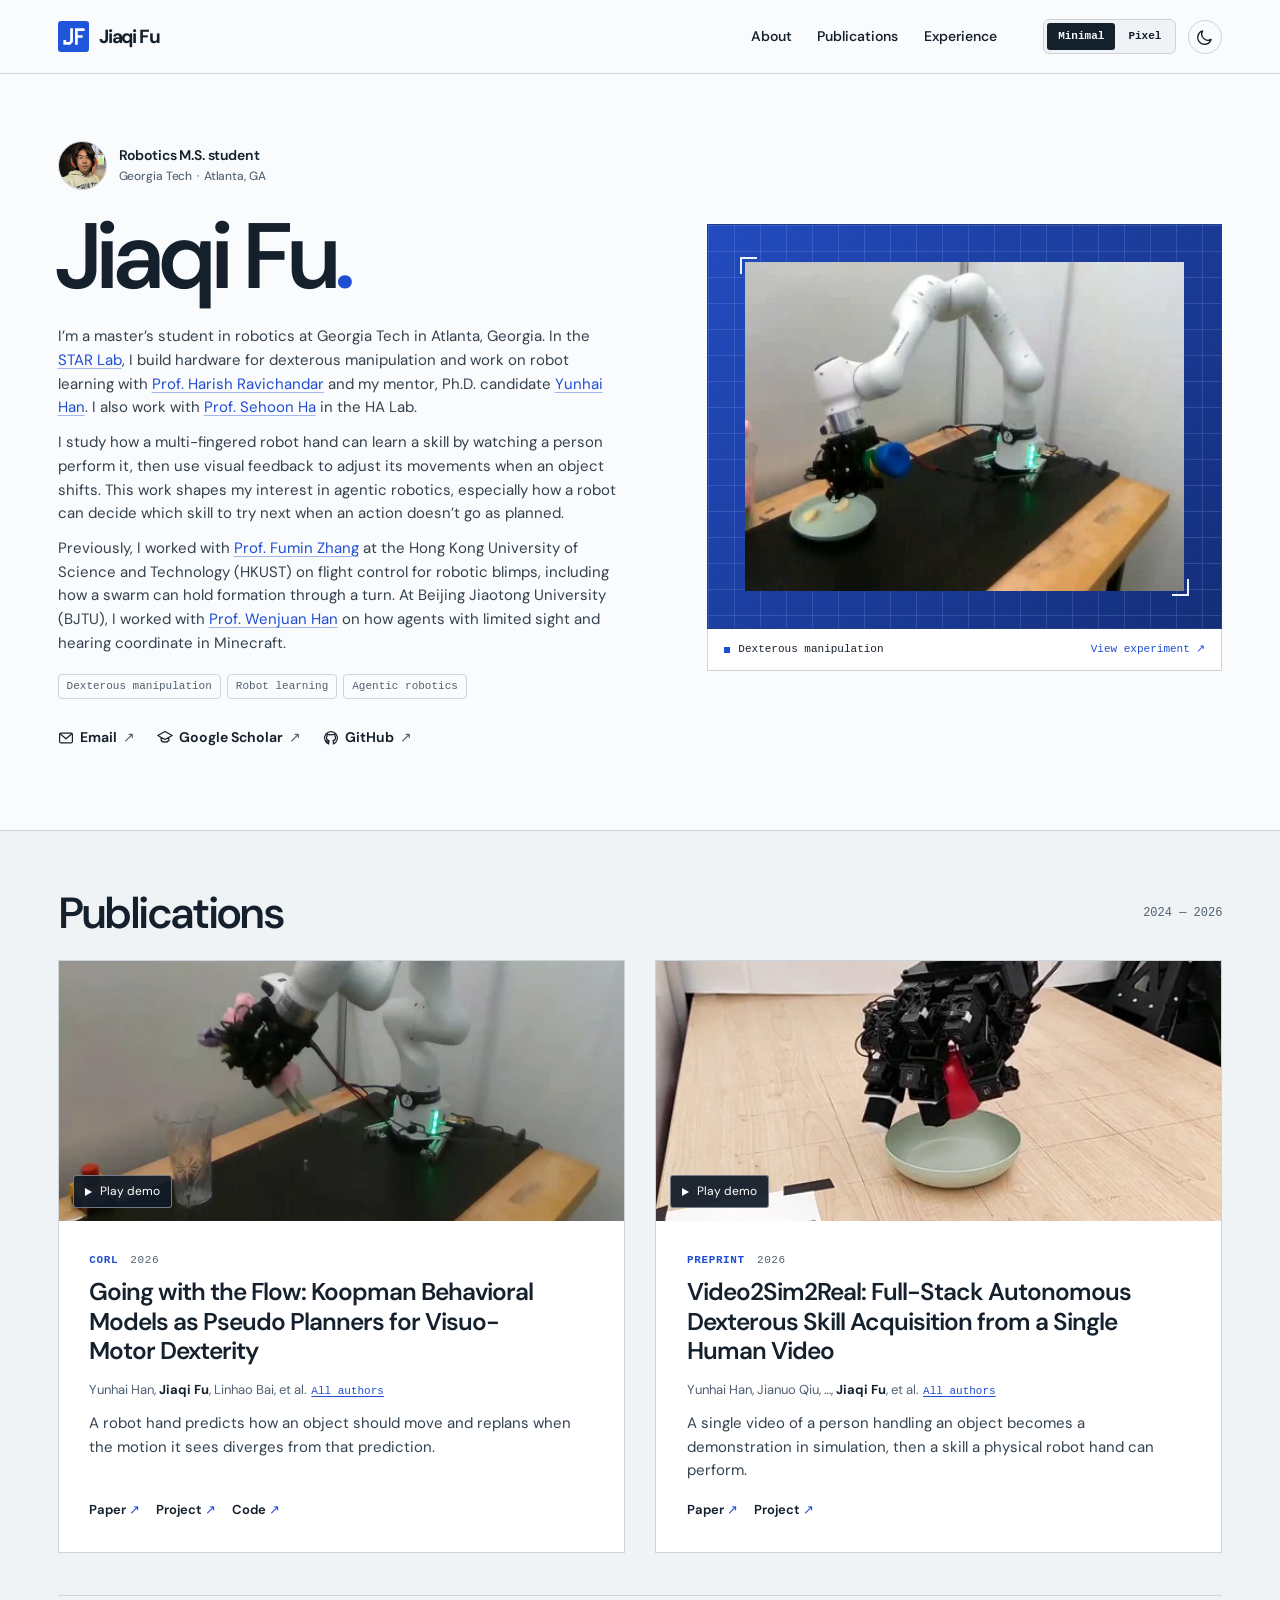
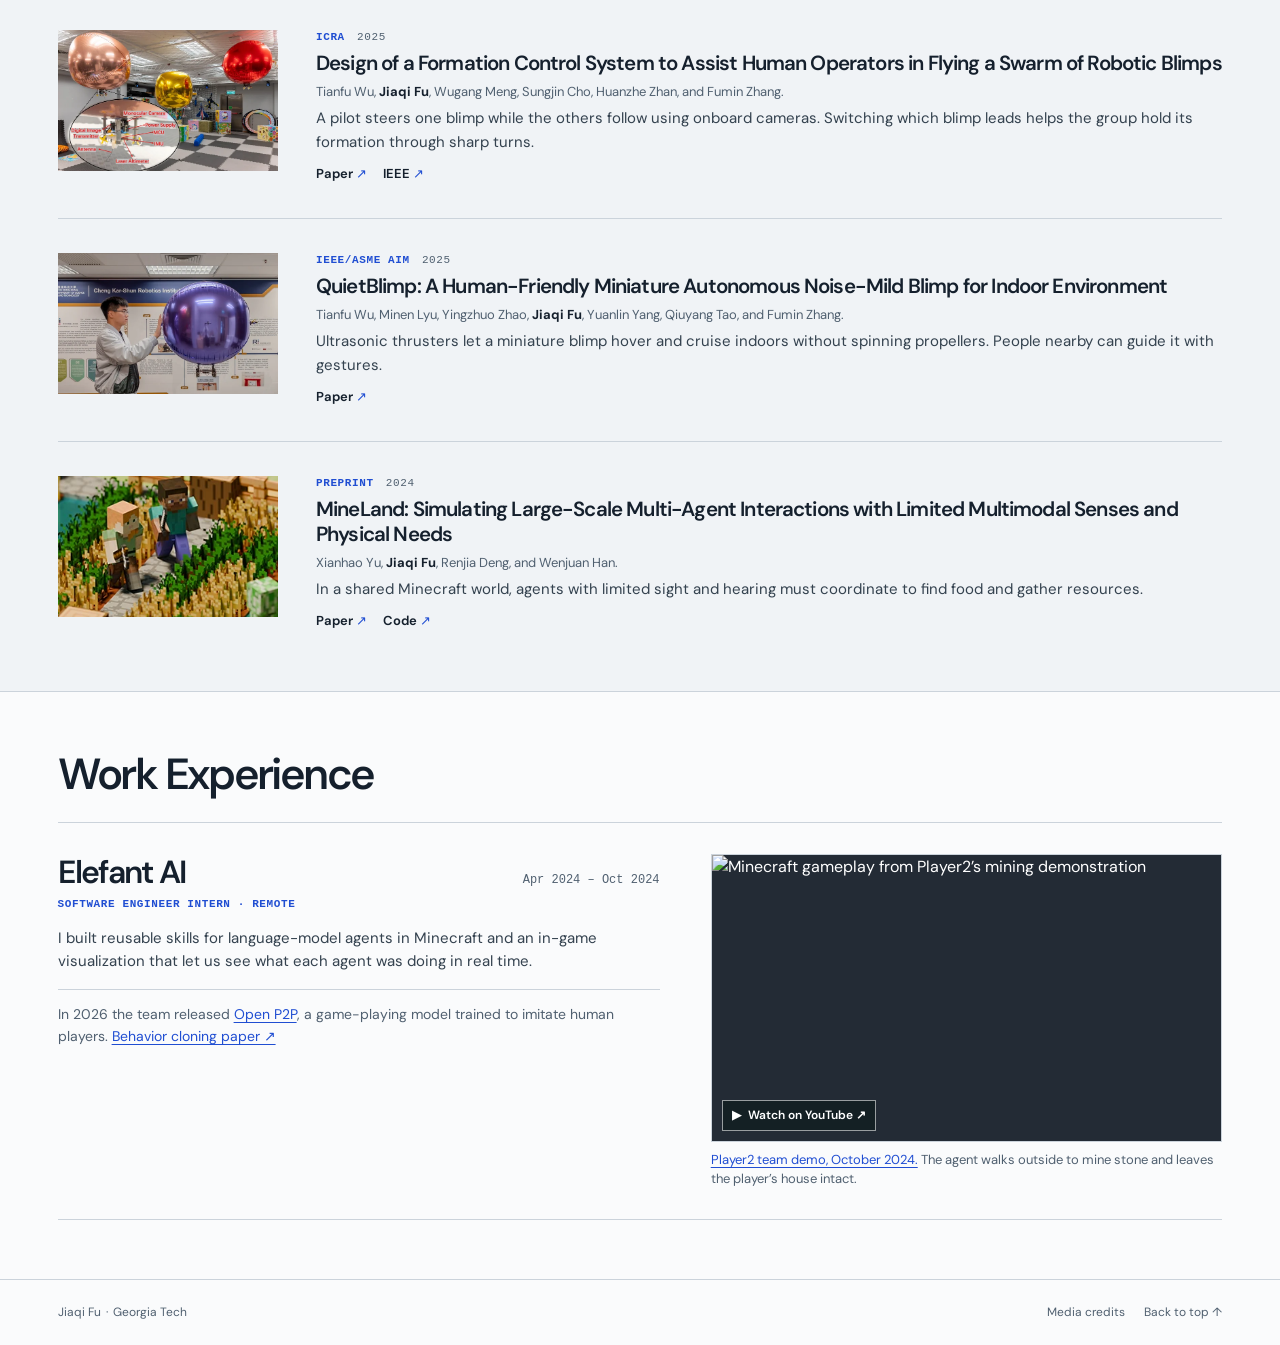
==== minimal/index.html @ d02b0394 "Make the pixel portfolio primary and expand research and internship details" ====
<!doctype html>
<html lang="en">
<head>
<meta charset="utf-8"/>
<meta content="width=device-width, initial-scale=1" name="viewport"/>
<meta content="#ffffff" name="theme-color"/>
<meta content="Jiaqi Fu is a robotics master’s student at Georgia Tech in Atlanta working on dexterous robot hands, learning from human video, and agentic robotics." name="description"/>
<link href="https://jiaq1fu.github.io/" rel="canonical"/>
<meta content="Jiaqi Fu · Robotics at Georgia Tech" property="og:title"/>
<meta content="website" property="og:type"/>
<meta content="Research in dexterous manipulation, robot learning, and agentic robotics at Georgia Tech's STAR Lab." property="og:description"/>
<meta content="https://jiaq1fu.github.io/assets/robot-field.webp" property="og:image"/>
<title>Jiaqi Fu · Robotics at Georgia Tech</title>
<link as="font" crossorigin="" href="../assets/dm-sans.woff2" rel="preload" type="font/woff2"/>
<link href="../assets/mark.svg" rel="icon"/>
<link href="../style.css" rel="stylesheet"/>
<link href="../experience.css" rel="stylesheet"/>
<script src="../theme.js"></script>
<script defer="" src="../demos.js"></script>
</head>
<body id="top">
<a class="skip" href="#name">Skip to content</a>
<header class="topbar"><div class="site-width mast">
  <a aria-label="Jiaqi Fu, home" class="brand" href="#top"><img alt="" height="31" src="../assets/mark.svg" width="31"/>Jiaqi Fu</a>
  <nav class="sections" aria-label="Sections"><a href="#about">About</a><a href="#research">Publications</a><a href="#experience">Experience</a></nav>
  <div class="settings"><nav class="styles" aria-label="Website style"><span aria-current="page">Minimal</span><a href="../">Pixel</a></nav><button aria-label="Switch color theme" class="theme" hidden="" title="Switch color theme" type="button"><svg aria-hidden="true" class="icon icon-moon" fill="none" stroke="currentColor" stroke-linecap="round" stroke-linejoin="round" stroke-width="1.5" viewbox="0 0 20 20"><path d="M16.8 12.7A7 7 0 0 1 7.3 3.2a7.6 7.6 0 1 0 9.5 9.5Z"></path></svg><svg aria-hidden="true" class="icon icon-sun" fill="none" stroke="currentColor" stroke-linecap="round" stroke-linejoin="round" stroke-width="1.5" viewbox="0 0 20 20"><circle cx="10" cy="10" r="3.4"></circle><path d="M10 1v2 M10 17v2 M1 10h2 M17 10h2 M3.6 3.6 5 5 M15 15l1.4 1.4 M3.6 16.4 5 15 M15 5l1.4-1.4"></path></svg></button></div>
</div></header>
<main>
  <section id="about" class="hero site-width" aria-labelledby="name">
    <div class="intro-title">
      <div class="institution"><img src="../assets/portrait.webp" width="50" height="50" alt="Portrait of Jiaqi Fu"><div><span>Robotics M.S. student</span><span>Georgia Tech <i>·</i> Atlanta, GA</span></div></div>
      <h1 id="name">Jiaqi Fu<span aria-hidden="true">.</span></h1>
    </div>
    <div class="intro-copy"><div class="bio">
<p>I’m a master’s student in robotics at Georgia Tech in Atlanta, Georgia. In the <a href="https://star-lab.cc.gatech.edu/team/jiaqi-fu/">STAR Lab</a>, I build hardware for dexterous manipulation and work on robot learning with <a href="https://harishravichandar.com/">Prof. Harish Ravichandar</a> and my mentor, Ph.D. candidate <a href="https://y8han.github.io/">Yunhai Han</a>. I also work with <a href="https://faculty.cc.gatech.edu/~sha9/index.html">Prof. Sehoon Ha</a> in the HA Lab.</p>
<p>I study how a multi-fingered robot hand can learn a skill by watching a person perform it, then use visual feedback to adjust its movements when an object shifts. This work shapes my interest in agentic robotics, especially how a robot can decide which skill to try next when an action doesn’t go as planned.</p>
<p>Previously, I worked with <a href="https://fumin-home.hkust.edu.hk/">Prof. Fumin Zhang</a> at the Hong Kong University of Science and Technology (HKUST) on flight control for robotic blimps, including how a swarm can hold formation through a turn. At Beijing Jiaotong University (BJTU), I worked with <a href="https://winniehan.github.io/">Prof. Wenjuan Han</a> on how agents with limited sight and hearing coordinate in Minecraft.</p>
</div><ul aria-label="Research interests" class="interests"><li>Dexterous manipulation</li><li>Robot learning</li><li>Agentic robotics</li></ul><ul class="contacts"><li><a href="mailto:jfu328@gatech.edu"><svg aria-hidden="true" class="icon icon-mail" fill="none" stroke="currentColor" stroke-linecap="round" stroke-linejoin="round" stroke-width="1.5" viewbox="0 0 20 20"><rect height="12" rx="1.5" width="16" x="2" y="4"></rect><path d="m3 5 7 6 7-6"></path></svg>Email <span aria-hidden="true" class="arrow">↗</span></a></li><li><a href="https://scholar.google.com/citations?user=RdzJ1DcAAAAJ&amp;hl=en"><svg aria-hidden="true" class="icon icon-scholar" fill="none" stroke="currentColor" stroke-linecap="round" stroke-linejoin="round" stroke-width="1.5" viewbox="0 0 20 20"><path d="m1 7 9-5 9 5-9 5-9-5Z M5.2 9.5v3.6a6.5 6.5 0 0 0 9.6 0V9.5"></path></svg>Google Scholar <span aria-hidden="true" class="arrow">↗</span></a></li><li><a href="https://github.com/Jiaq1Fu"><svg aria-hidden="true" class="icon icon-github" fill="none" stroke="currentColor" stroke-linecap="round" stroke-linejoin="round" stroke-width="1.5" viewbox="0 0 20 20"><path d="M7 17.4a8 8 0 1 1 6 0 M7.1 17.4v-2.5c-2.1.3-2.8-.7-3.1-1.7 M13 17.4v-2.1c0-.9-.3-1.5-.7-1.8 2-.4 3.4-1.4 3.4-3.8 0-.9-.3-1.6-.9-2.3.2-.7.2-1.6-.1-2.2-1-.1-2 .4-2.7.9a9.4 9.4 0 0 0-4 0c-.8-.5-1.6-1-2.7-.9-.3.7-.3 1.6 0 2.2-.6.7-.9 1.4-.9 2.3 0 2.4 1.4 3.4 3.4 3.8-.5.4-.7 1.1-.7 1.8"></path></svg>GitHub <span aria-hidden="true" class="arrow">↗</span></a></li></ul></div>
    <figure class="experiment">
      <div class="field"><div class="photo"><img src="../assets/robot-field.webp" width="464" height="348" alt="A white robot arm uses its multi-fingered hand to pour chips from a blue canister onto a plate." fetchpriority="high"></div></div>
      <figcaption><span>Dexterous manipulation</span><a href="https://k-ubm.github.io/" aria-label="View the K-UBM project">View experiment ↗</a></figcaption>
    </figure>
  </section>
  <div class="research-band"><section id="research" class="research site-width" aria-labelledby="pub-title">
    <div class="section-head"><h2 id="pub-title">Publications</h2><span class="years">2024 — 2026</span></div>
    <div class="featured"><article class="paper">
<div class="paper-media"><div class="demo" data-demo="">
<video aria-label="K-UBM robot demonstration" controls="" height="403" muted="" playsinline="" poster="../assets/kubm.webp" preload="none" src="../assets/kubm-demo.mp4" width="600"></video>
<button aria-label="Play K-UBM demo" class="demo-start" hidden="" type="button"><span aria-hidden="true" class="play"></span>Play demo</button>
</div></div>
<div class="paper-info">
<p class="venue">CoRL <span class="year">2026</span></p>
<h3><a href="https://arxiv.org/abs/2602.07413">Going with the Flow: Koopman Behavioral Models as Pseudo Planners for Visuo-Motor Dexterity</a></h3>
<details class="byline"><summary><span class="authors">Yunhai Han, <strong>Jiaqi Fu</strong>, Linhao Bai, et al.</span> <span class="author-action closed">All authors</span><span class="author-action opened">Hide authors</span></summary><p class="authors full">Yunhai Han, <strong>Jiaqi Fu</strong>, Linhao Bai, Ziyu Xiao, Zhaodong Yang, Yogita Choudhary, Krishna Jha, Chuizheng Kong, Shreyas Kousik, and Harish Ravichandar.</p></details>
<p class="summary">A robot hand predicts how an object should move and replans when the motion it sees diverges from that prediction.</p>
<div class="resources"><a href="https://arxiv.org/abs/2602.07413">Paper <span aria-hidden="true" class="arrow">↗</span></a><a href="https://k-ubm.github.io/">Project <span aria-hidden="true" class="arrow">↗</span></a><a href="https://github.com/GT-STAR-Lab/K-UBM">Code <span aria-hidden="true" class="arrow">↗</span></a></div>
</div>
</article><article class="paper">
<div class="paper-media"><div class="demo" data-demo="">
<video aria-label="Video2Sim2Real robot demonstration" controls="" height="352" muted="" playsinline="" poster="../assets/video2sim2real.webp" preload="none" src="../assets/video2sim2real-demo.mp4" width="524"></video>
<button aria-label="Play Video2Sim2Real demo" class="demo-start" hidden="" type="button"><span aria-hidden="true" class="play"></span>Play demo</button>
</div></div>
<div class="paper-info">
<p class="venue">Preprint <span class="year">2026</span></p>
<h3><a href="https://arxiv.org/abs/2606.08828">Video2Sim2Real: Full-Stack Autonomous Dexterous Skill Acquisition from a Single Human Video</a></h3>
<details class="byline"><summary><span class="authors">Yunhai Han, Jianuo Qiu, …, <strong>Jiaqi Fu</strong>, et al.</span> <span class="author-action closed">All authors</span><span class="author-action opened">Hide authors</span></summary><p class="authors full">Yunhai Han, Jianuo Qiu, Linhao Bai, Ziyu Xiao, Zihang Zeng, Yangcen Liu, Zhaodong Yang, Shalin Jain, Wenrui Ma, <strong>Jiaqi Fu</strong>, Yuqian Zheng, Manisha Natarajan, Muhammad Zubair Irshad, Kenneth Shaw, Matthew Gombolay, Zsolt Kira, and Harish Ravichandar.</p></details>
<p class="summary">A single video of a person handling an object becomes a demonstration in simulation, then a skill a physical robot hand can perform.</p>
<div class="resources"><a href="https://arxiv.org/abs/2606.08828">Paper <span aria-hidden="true" class="arrow">↗</span></a><a href="https://video2sim2real.github.io/">Project <span aria-hidden="true" class="arrow">↗</span></a></div>
</div>
</article></div>
    <div class="archive"><article class="paper">
<div class="paper-media"><a aria-label="Read the blimp formation control paper" class="thumb" href="https://arxiv.org/abs/2505.09511"><img alt="Three robotic blimps hover indoors, with an inset showing the hardware beneath one blimp." height="435" loading="lazy" src="../assets/formation.webp" width="648"/></a></div>
<div class="paper-info">
<p class="venue">ICRA <span class="year">2025</span></p>
<h3><a href="https://arxiv.org/abs/2505.09511">Design of a Formation Control System to Assist Human Operators in Flying a Swarm of Robotic Blimps</a></h3>
<p class="authors">Tianfu Wu, <strong>Jiaqi Fu</strong>, Wugang Meng, Sungjin Cho, Huanzhe Zhan, and Fumin Zhang.</p>
<p class="summary">A pilot steers one blimp while the others follow using onboard cameras. Switching which blimp leads helps the group hold its formation through sharp turns.</p>
<div class="resources"><a href="https://arxiv.org/abs/2505.09511">Paper <span aria-hidden="true" class="arrow">↗</span></a><a href="https://doi.org/10.1109/ICRA55743.2025.11128354">IEEE <span aria-hidden="true" class="arrow">↗</span></a></div>
</div>
</article><article class="paper">
<div class="paper-media"><a aria-label="Read the QuietBlimp paper" class="thumb" href="https://doi.org/10.1109/AIM64088.2025.11175635"><img alt="A researcher holds up a hand beside a purple blimp at the HKUST Robotics Institute." height="435" loading="lazy" src="../assets/quietblimp.webp" width="648"/></a></div>
<div class="paper-info">
<p class="venue">IEEE/ASME AIM <span class="year">2025</span></p>
<h3><a href="https://doi.org/10.1109/AIM64088.2025.11175635">QuietBlimp: A Human-Friendly Miniature Autonomous Noise-Mild Blimp for Indoor Environment</a></h3>
<p class="authors">Tianfu Wu, Minen Lyu, Yingzhuo Zhao, <strong>Jiaqi Fu</strong>, Yuanlin Yang, Qiuyang Tao, and Fumin Zhang.</p>
<p class="summary">Ultrasonic thrusters let a miniature blimp hover and cruise indoors without spinning propellers. People nearby can guide it with gestures.</p>
<div class="resources"><a href="https://doi.org/10.1109/AIM64088.2025.11175635">Paper <span aria-hidden="true" class="arrow">↗</span></a></div>
</div>
</article><article class="paper">
<div class="paper-media"><a aria-label="Explore MineLand on GitHub" class="thumb" href="https://github.com/cocacola-lab/MineLand"><img alt="Two Minecraft characters stand among rows of crops in MineLand" height="192" loading="lazy" src="../assets/mineland.webp" width="286"/></a></div>
<div class="paper-info">
<p class="venue">Preprint <span class="year">2024</span></p>
<h3><a href="https://arxiv.org/abs/2403.19267">MineLand: Simulating Large-Scale Multi-Agent Interactions with Limited Multimodal Senses and Physical Needs</a></h3>
<p class="authors">Xianhao Yu, <strong>Jiaqi Fu</strong>, Renjia Deng, and Wenjuan Han.</p>
<p class="summary">In a shared Minecraft world, agents with limited sight and hearing must coordinate to find food and gather resources.</p>
<div class="resources"><a href="https://arxiv.org/abs/2403.19267">Paper <span aria-hidden="true" class="arrow">↗</span></a><a href="https://github.com/cocacola-lab/MineLand">Code <span aria-hidden="true" class="arrow">↗</span></a></div>
</div>
</article></div>
  </section></div>
  <section id="experience" class="experience site-width" aria-labelledby="experience-title">
    <div class="section-head"><h2 id="experience-title">Work Experience</h2></div>
    <ol class="positions">
<li class="internship">
  <div class="internship-copy">
    <div class="position-header">
      <h3><a href="https://player2.game/">Elefant AI</a></h3>
      <p class="years"><time datetime="2024-04">Apr 2024</time> – <time datetime="2024-10">Oct 2024</time></p>
    </div>
    <p class="position-role">Software Engineer Intern · Remote</p>
    <p class="summary">I built reusable skills for language-model agents in Minecraft and an in-game visualization that let us see what each agent was doing in real time.</p>
    <p class="team-research">In 2026 the team released <a href="https://elefant-ai.github.io/open-p2p/">Open P2P</a>, a game-playing model trained to imitate human players. <a href="https://arxiv.org/abs/2601.04575">Behavior cloning paper ↗</a></p>
  </div>
  <figure class="team-media">
    <a class="watch" href="https://www.youtube.com/watch?v=LIgaz8dAJ60" aria-label="Watch Player2’s official Minecraft mining demo on YouTube">
      <img src="https://i.ytimg.com/vi/LIgaz8dAJ60/maxresdefault.jpg" width="1280" height="720" alt="Minecraft gameplay from Player2’s mining demonstration" loading="lazy">
      <span class="watch-label"><span aria-hidden="true">▶</span> Watch on YouTube ↗</span>
    </a>
    <figcaption><a href="https://blog.player2.game/p/ai-companions-need-to-see-what-theyre">Player2 team demo, October 2024.</a> The agent walks outside to mine stone and leaves the player’s house intact.</figcaption>
  </figure>
</li>
</ol>
  </section>
</main>
<footer><div class="site-width footer-inner"><span>Jiaqi Fu <i>·</i> Georgia Tech</span><div><a href="../credits.html">Media credits</a><a href="#top">Back to top ↑</a></div></div></footer>
</body></html>
---- style.css ----
@font-face {
  font-family: "DM Sans";
  src: url("assets/dm-sans.woff2") format("woff2");
  font-weight: 100 1000;
  font-display: swap;
}
:root {
  color-scheme: light;
  --canvas: #fafbfc;
  --panel: #fff;
  --tint: #f0f3f6;
  --ink: #15202d;
  --body: #34424f;
  --muted: #506070;
  --line: #cbd3db;
  --blue: #204ed2;
  --wash: #eaf0ff;
  --mono: ui-monospace, "SFMono-Regular", Consolas, "Liberation Mono", monospace;
}
:root[data-theme="dark"] {
  color-scheme: dark;
  --canvas: #101720;
  --panel: #17212c;
  --tint: #131c26;
  --ink: #ecf2f6;
  --body: #c4d1dd;
  --muted: #a6b6c6;
  --line: #364657;
  --blue: #93b6ff;
  --wash: #223354;
}
* { box-sizing: border-box; }
html { scroll-padding-top: 18px; }
body { margin: 0; background: var(--canvas); color: var(--ink); font: 16px/1.55 "DM Sans", sans-serif; }
a { color: inherit; text-decoration: none; }
a:hover { color: var(--blue); }
a:focus-visible, button:focus-visible, summary:focus-visible, video:focus-visible {
  outline: 3px solid var(--blue); outline-offset: 4px;
}
button { color: inherit; font: inherit; cursor: pointer; }
[hidden] { display: none !important; }
h1, h2, h3, p, figure { margin: 0; }
img { max-width: 100%; }
::selection { background: #b8d1ff; color: #102547; }
.site-width { width: min(1180px, calc(100% - clamp(40px, 9vw, 144px))); margin-inline: auto; }
.skip { position: absolute; top: 10px; left: 12px; z-index: 2; padding: 9px 14px; background: var(--panel); transform: translateY(-180%); }
.skip:focus { transform: none; }
.topbar { border-bottom: 1px solid var(--line); }
.mast, .brand, .settings, .sections, .styles, .institution, .contacts, .contacts a, .section-head, .resources, .footer-inner, .footer-inner div { display: flex; align-items: center; }
.mast { min-height: 73px; gap: clamp(20px, 3.6vw, 58px); }
.brand { margin-right: auto; gap: 10px; font-weight: 710; font-size: 19px; letter-spacing: -.055em; }
.brand img { width: 31px; height: 31px; }
.sections { gap: clamp(14px, 2vw, 29px); font-size: 14px; font-weight: 550; }
.settings { gap: 12px; }
.styles { background: var(--tint); padding: 3px; border: 1px solid var(--line); border-radius: 6px; gap: 2px; font: 600 11px/1 var(--mono); }
.styles > * { padding: 8px 11px; border-radius: 3px; }
.styles [aria-current] { background: var(--ink); color: var(--canvas); }
.styles a:hover { background: var(--panel); }
.icon { width: 18px; height: 18px; flex: none; }
.theme { width: 34px; height: 34px; padding: 6px; display: grid; place-items: center; background: transparent; border: 1px solid var(--line); border-radius: 50%; }
.theme:hover { color: var(--blue); }
.theme .icon-sun, [data-theme="dark"] .theme .icon-moon { display: none; }
[data-theme="dark"] .theme .icon-sun { display: block; }
.hero {
  display: grid; grid-template-columns: minmax(0, 1.1fr) minmax(0, 1fr);
  grid-template-areas: "title image" "copy image"; align-items: start;
  gap: 0 clamp(40px, 6.5vw, 100px); padding-block: clamp(45px, 5.2vw, 80px) clamp(52px, 5.9vw, 91px);
}
.intro-title { grid-area: title; }
.intro-copy { grid-area: copy; }
.institution { gap: 12px; }
.institution img { width: 49px; height: 49px; border-radius: 50%; border: 1px solid var(--line); object-fit: cover; object-position: center 35%; }
.institution span { display: block; font-size: 14px; font-weight: 620; letter-spacing: -.01em; }
.institution span + span { color: var(--muted); font-size: 12px; font-weight: 450; }
i { color: var(--muted); font-style: normal; padding-inline: 2px; }
h1 { font-size: clamp(65px, 7.25vw, 111px); line-height: .99; letter-spacing: -.08em; font-weight: 590; }
h1 span { color: var(--blue); }
.intro-title h1 { margin: 21px 0 23px -4px; }
.bio { color: var(--body); font-size: clamp(15px, 1.15vw, 17px); line-height: 1.58; }
.bio p + p { margin-top: 11px; }
.bio a, .credits a { color: var(--blue); text-decoration: underline; text-decoration-color: color-mix(in srgb, var(--blue) 40%, transparent); text-underline-offset: 3px; }
.bio a:hover, .credits a:hover { text-decoration-color: currentColor; }
.interests, .contacts { padding: 0; list-style: none; margin: 0; flex-wrap: wrap; }
.interests { display: flex; gap: 6px; margin-block: 19px 23px; }
.interests li { border: 1px solid var(--line); border-radius: 4px; padding: 4px 8px; font: 11px/1.35 var(--mono); color: var(--muted); }
.contacts { gap: 9px 22px; }
.contacts a { gap: 6px; min-height: 32px; font-size: 14px; font-weight: 650; }
.contacts .icon { width: 16px; height: 16px; }
.arrow { font-weight: 450; color: var(--muted); }
.experiment { grid-area: image; align-self: center; min-width: 0; }
.field {
  padding: clamp(23px, 2.9vw, 43px);
  background-color: #163aa5;
  background-image: linear-gradient(90deg, #aecaff2b 1px, transparent 1px), linear-gradient(#aecaff2b 1px, transparent 1px), linear-gradient(132deg, #224bbf, #142e79);
  background-size: 26px 26px, 26px 26px, 100% 100%;
  border: 1px solid #243d80;
}
.photo { position: relative; }
.photo img { display: block; width: 100%; height: auto; aspect-ratio: 4/3; }
.photo::before, .photo::after { content: ""; position: absolute; width: 15px; height: 15px; pointer-events: none; border: solid #ecf2ff; }
.photo::before { left: -5px; top: -5px; border-width: 2px 0 0 2px; }
.photo::after { right: -5px; bottom: -5px; border-width: 0 2px 2px 0; }
.experiment figcaption { display: flex; align-items: center; justify-content: space-between; gap: 10px; border: 1px solid var(--line); border-top: 0; padding: 13px 16px; background: var(--panel); font: 11px/1.4 var(--mono); }
.experiment figcaption span { display: inline-flex; align-items: center; gap: 8px; }
.experiment figcaption span::before { content: ""; width: 6px; height: 6px; background: var(--blue); }
.experiment figcaption a { color: var(--blue); white-space: nowrap; }
.research-band { background: var(--tint); border-block: 1px solid var(--line); }
.research, .experience { padding-block: clamp(38px, 4.6vw, 72px); }
.section-head { justify-content: space-between; gap: 14px; padding-bottom: 23px; }
h2 { font-weight: 580; font-size: clamp(32px, 3.4vw, 52px); line-height: 1.1; letter-spacing: -.06em; }
.years { color: var(--muted); font: 12px/1.4 var(--mono); }
.featured { display: grid; grid-template-columns: 1fr 1fr; gap: clamp(17px, 2.4vw, 34px); }
.paper { min-width: 0; }
.featured .paper { display: flex; flex-direction: column; background: var(--panel); border: 1px solid var(--line); }
.paper-media { overflow: hidden; }
.demo { position: relative; height: 100%; background: #181f24; }
.demo video { display: block; width: 100%; height: auto; aspect-ratio: 2.17; object-fit: cover; }
.demo video[controls] { object-fit: contain; }
.demo-start { display: inline-flex; gap: 8px; align-items: center; background: #111b28ee; color: #fff; border: 1px solid #eff4ff6e; border-radius: 3px; line-height: 1.2; font-size: 12px; position: absolute; bottom: 14px; left: 14px; padding: 8px 11px; }
.demo-start:hover { background: #163ca3; }
.play { width: 0; height: 0; border-top: 4px solid transparent; border-bottom: 4px solid transparent; border-left: 7px solid currentColor; }
.featured .paper-info { display: flex; flex-direction: column; flex: 1; padding: clamp(18px, 2.4vw, 32px); }
.venue, .position-role { font: 600 11px/1.45 var(--mono); color: var(--blue); letter-spacing: .055em; text-transform: uppercase; }
.year { margin-left: 5px; font-weight: 400; color: var(--muted); }
.paper h3 { margin-block: 10px; font-size: clamp(19px, 1.9vw, 27px); line-height: 1.21; letter-spacing: -.041em; font-weight: 600; text-wrap: pretty; }
.authors { color: var(--muted); font-size: 13px; line-height: 1.55; }
.authors strong { color: var(--ink); }
.byline summary { cursor: pointer; list-style: none; }
.byline summary::-webkit-details-marker { display: none; }
.author-action { font: 11px/1.25 var(--mono); color: var(--blue); text-decoration: underline; text-underline-offset: 2px; white-space: nowrap; }
.byline .opened, .byline[open] .closed { display: none; }
.byline[open] .opened { display: inline; }
.full { border-left: 2px solid var(--line); padding-left: 11px; margin-top: 7px; }
.summary { color: var(--body); margin-top: 11px; font-size: 15px; line-height: 1.55; }
.featured .summary { margin-bottom: 17px; }
.resources { flex-wrap: wrap; gap: 6px 16px; margin-top: 9px; }
.featured .resources { margin-top: auto; }
.resources a { font-size: 13px; line-height: 1.7; font-weight: 630; }
.resources .arrow { color: var(--blue); }
.archive { margin-top: clamp(24px, 3.3vw, 45px); }
.archive .paper { display: grid; grid-template-columns: clamp(130px, 18vw, 220px) minmax(0, 1fr); gap: clamp(20px, 3vw, 46px); border-top: 1px solid var(--line); padding-block: clamp(20px, 2.6vw, 35px); }
.archive .paper:last-child { padding-bottom: 0; }
.thumb { display: block; width: 100%; }
.thumb img { width: 100%; aspect-ratio: 1.55; height: auto; display: block; object-fit: cover; }
.archive h3 { font-size: clamp(19px, 1.6vw, 24px); margin-block: 6px; }
.archive .summary { margin-top: 5px; }
.positions { list-style: none; padding: 0; margin: 0; }
.positions li { display: grid; grid-template-columns: 1fr 1.35fr; gap: 30px; padding-block: clamp(22px, 2.4vw, 35px); border-block: 1px solid var(--line); }
.position-header h3 { font-size: clamp(24px, 2.5vw, 39px); margin-block: 5px; font-weight: 600; letter-spacing: -.055em; line-height: 1.15; }
.positions .summary { max-width: 55ch; margin: 0; align-self: center; }
footer { border-top: 1px solid var(--line); color: var(--muted); }
.footer-inner { justify-content: space-between; gap: 14px; padding-block: 23px; font-size: 12px; }
.footer-inner div { gap: 19px; }
.credits { max-width: 750px; padding-block: 65px; }
.credits h1 { margin-block: 30px; font-size: clamp(48px, 6vw, 80px); }
.credits ul { padding-left: 19px; }
.credits li { margin-bottom: 16px; }
@media (max-width: 820px) {
  .site-width { width: calc(100% - 48px); }
  .mast { gap: 21px; }
  .hero { column-gap: 30px; grid-template-columns: 1.15fr 1fr; }
  .field { padding: 19px; }
  .experiment figcaption { padding: 10px; font-size: 10px; }
  .contacts { column-gap: 11px; }
}
@media (max-width: 690px) {
  .mast { flex-wrap: wrap; gap: 0 8px; padding-top: 12px; }
  .sections { width: 100%; order: 3; gap: 20px; padding-block: 9px; font-size: 13px; }
  .hero { grid-template-columns: 1fr; grid-template-areas: "title" "copy" "image"; padding-top: 31px; }
  .intro-title h1 { margin: 15px 0 17px -2px; }
  .intro-copy { max-width: 580px; }
  .experiment { margin-top: 24px; }
  .field { padding: clamp(20px, 5.2vw, 35px); }
  .experiment figcaption { padding: 12px; font-size: 11px; }
  .interests { margin-block: 15px; }
  .featured { grid-template-columns: 1fr; }
  .featured .paper-info { padding: 20px; }
  .archive .paper { grid-template-columns: minmax(90px, 25%) minmax(0, 1fr); gap: 17px; }
  .positions li { grid-template-columns: 1fr; gap: 12px; }
}
@media (max-width: 445px) {
  .site-width { width: calc(100% - 36px); }
  .settings { gap: 6px; }
  .archive .paper { grid-template-columns: 1fr; gap: 12px; }
  .archive .thumb { width: 115px; }
  .footer-inner { flex-wrap: wrap; }
}
---- experience.css ----
.positions .internship {
  display: grid;
  grid-template-columns: minmax(0, 1fr) minmax(265px, .85fr);
  align-items: start;
  gap: clamp(24px, 4vw, 54px);
}
.internship .position-header {
  display: flex;
  flex-wrap: wrap;
  align-items: baseline;
  justify-content: space-between;
  gap: 5px 16px;
}
.internship .position-header h3 { margin: 0; }
.internship .position-header a { color: inherit; text-decoration: none; }
.internship .position-header a:hover { text-decoration: underline; }
.internship .position-role { margin: 6px 0 14px; }
.internship .summary { margin: 0; max-width: 55ch; }
.internship .team-research {
  margin: 16px 0 0;
  border-top: 1px solid var(--line);
  padding-top: 13px;
  color: var(--muted);
  font-size: 14px;
  line-height: 1.6;
}
.team-research a, .team-media figcaption a {
  color: var(--mint, var(--blue));
  text-decoration: underline;
  text-underline-offset: 3px;
}
.team-media { margin: 0; }
.team-media .watch {
  display: block;
  position: relative;
  aspect-ratio: 16/9;
  background: #232b35;
  border: 1px solid var(--border, var(--line));
  color: white;
  text-decoration: none;
}
.team-media img { display: block; width: 100%; height: 100%; object-fit: cover; }
.watch-label {
  position: absolute;
  left: 10px;
  bottom: 10px;
  padding: 6px 9px;
  background: #132023eb;
  color: white;
  font: 600 12px/1.4 "DM Sans", sans-serif;
  border: 1px solid #ffffff90;
}
.watch-label span { margin-right: 4px; }
.watch:hover .watch-label { background: #0d1418; text-decoration: underline; }
.team-media figcaption {
  margin-top: 8px;
  color: var(--muted);
  font-size: 13px;
  line-height: 1.5;
}
@media (max-width: 735px) {
  .positions .internship { grid-template-columns: minmax(0, 1fr); gap: 18px; }
  .internship .position-header { flex-direction: row; }
}
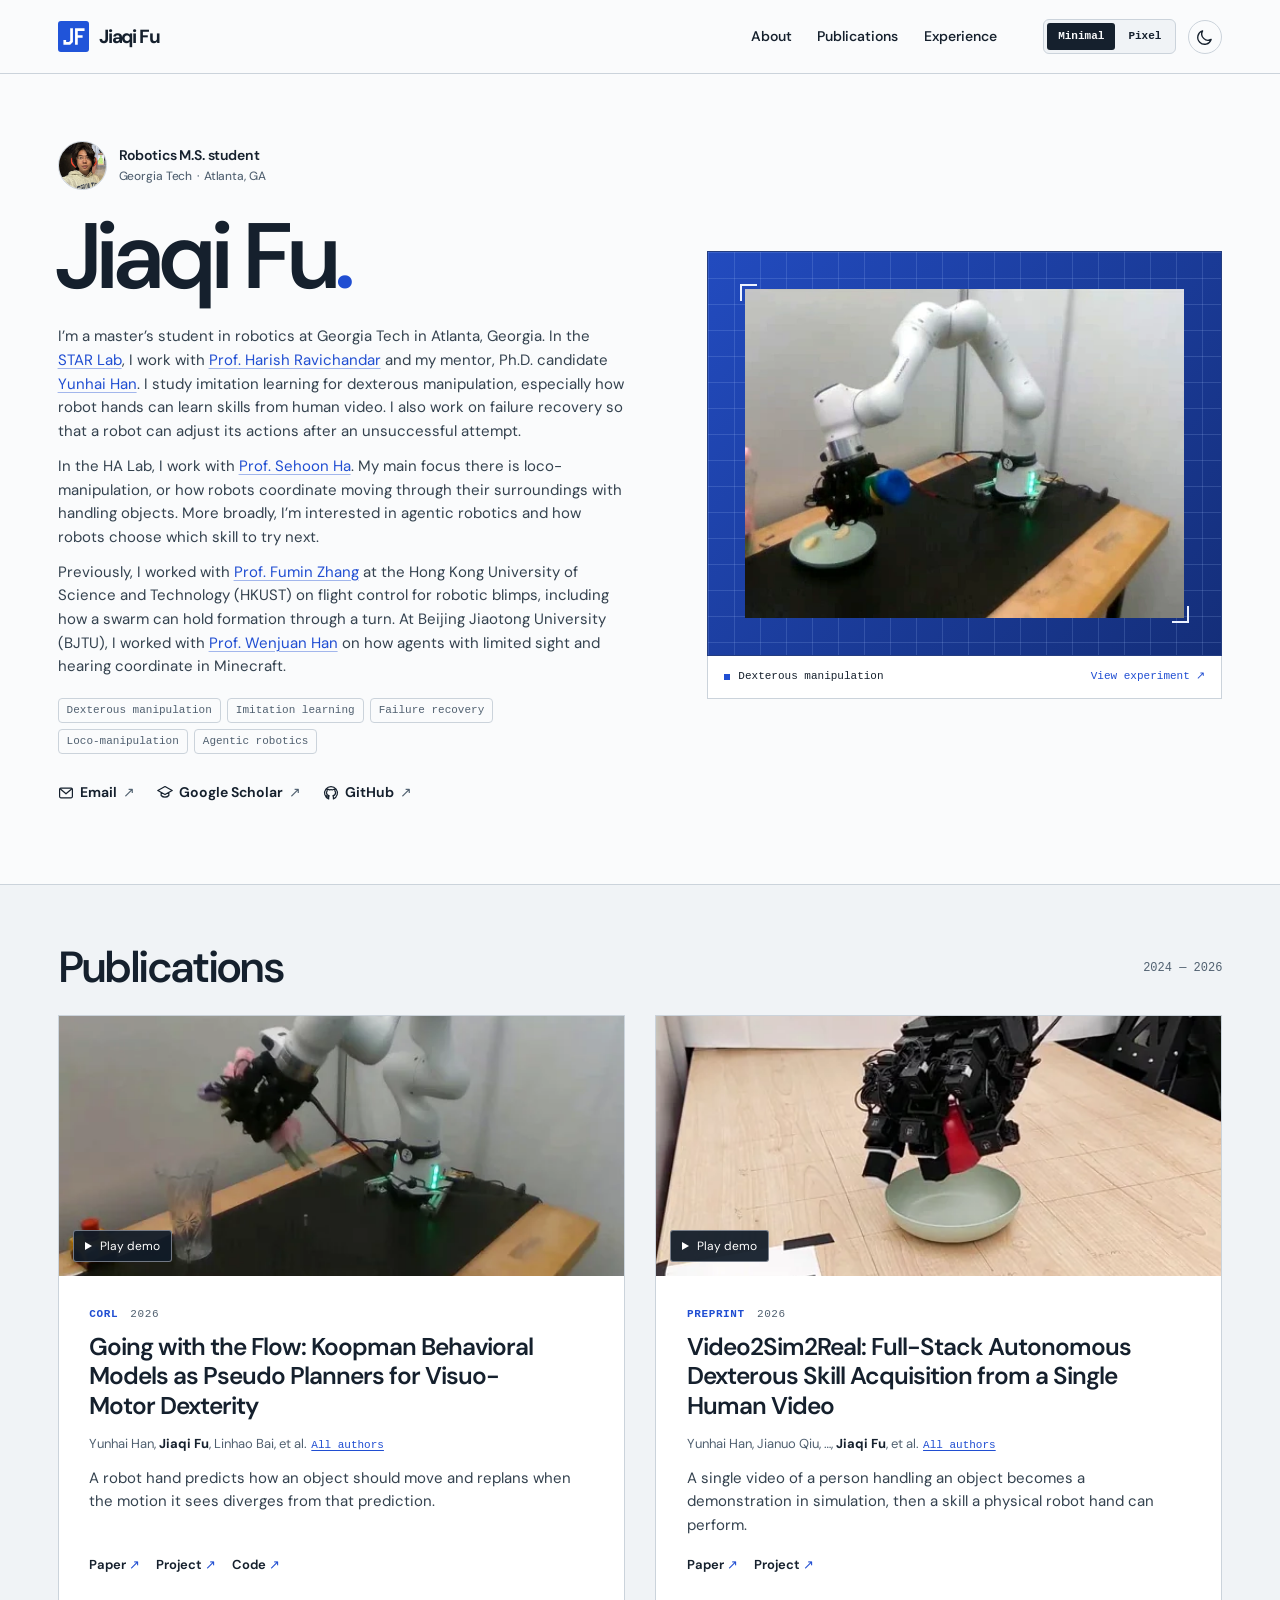
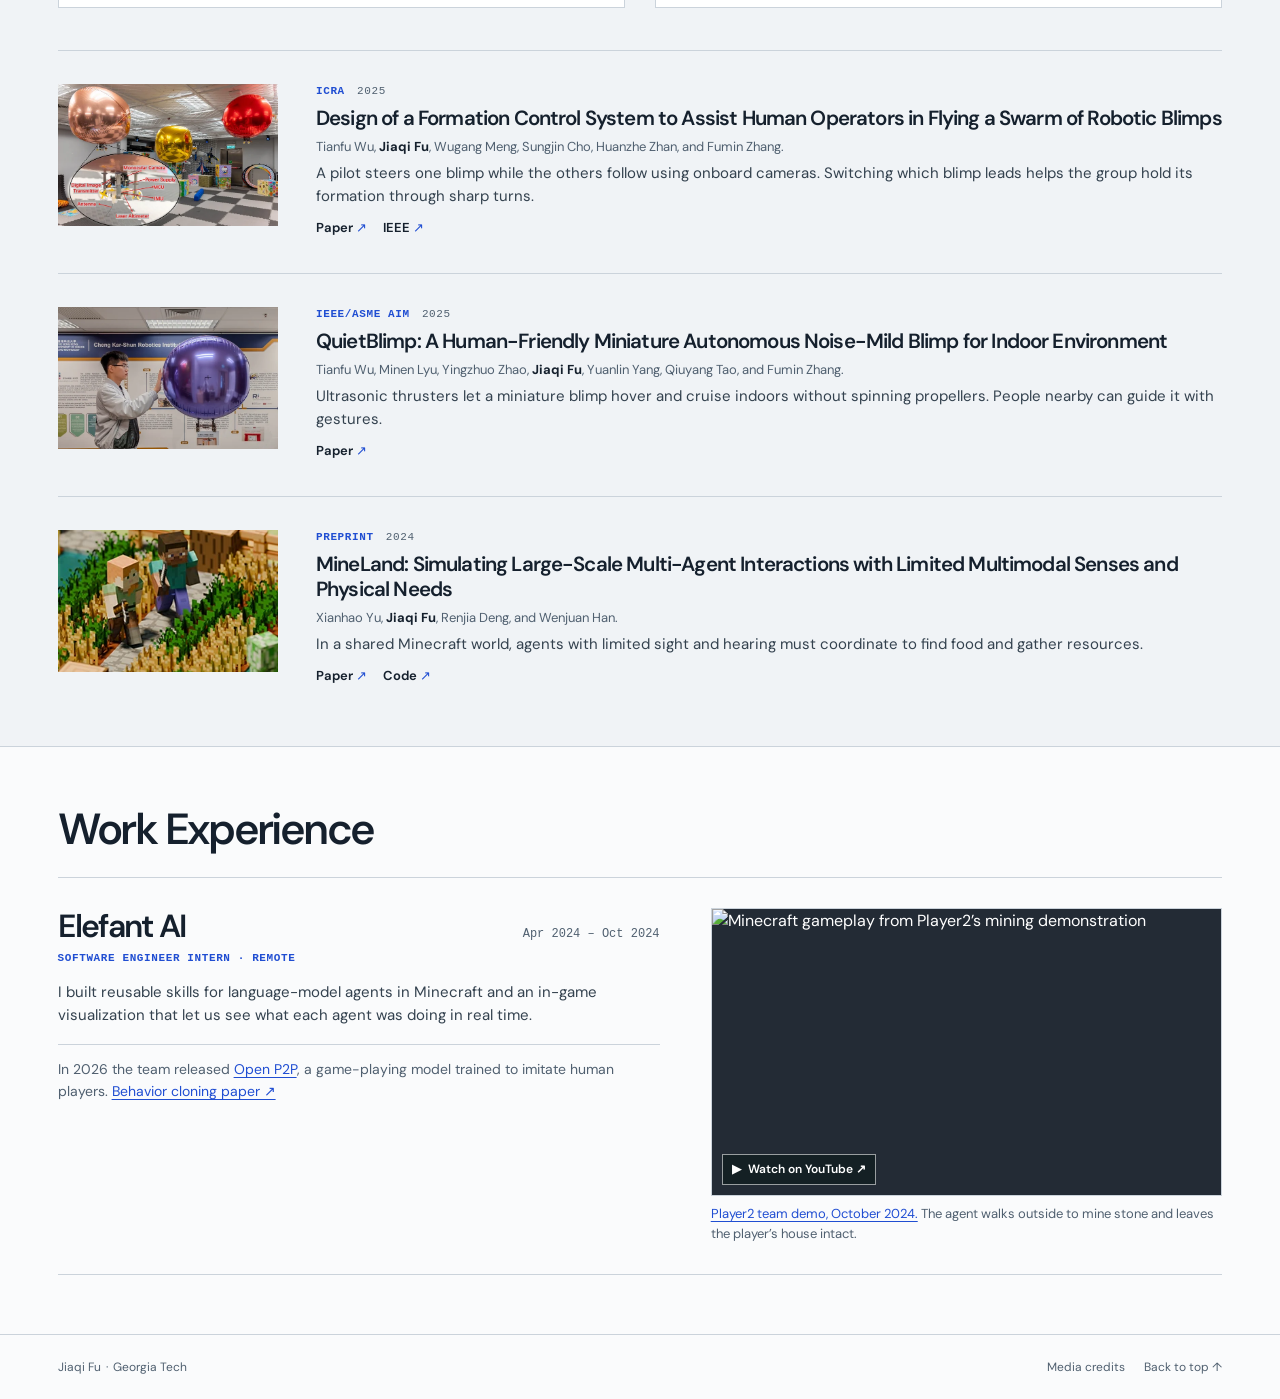
==== commit fa6f4c0d: "Clarify research in the STAR and HA labs" ====
--- a/minimal/index.html
+++ b/minimal/index.html
@@ -4,11 +4,11 @@
 <meta charset="utf-8"/>
 <meta content="width=device-width, initial-scale=1" name="viewport"/>
 <meta content="#ffffff" name="theme-color"/>
-<meta content="Jiaqi Fu is a robotics master’s student at Georgia Tech in Atlanta working on dexterous robot hands, learning from human video, and agentic robotics." name="description"/>
+<meta content="Jiaqi Fu studies imitation learning from human video and failure recovery in Georgia Tech’s STAR Lab, and loco-manipulation in the HA Lab." name="description"/>
 <link href="https://jiaq1fu.github.io/" rel="canonical"/>
 <meta content="Jiaqi Fu · Robotics at Georgia Tech" property="og:title"/>
 <meta content="website" property="og:type"/>
-<meta content="Research in dexterous manipulation, robot learning, and agentic robotics at Georgia Tech's STAR Lab." property="og:description"/>
+<meta content="Jiaqi Fu studies imitation learning from human video and failure recovery in Georgia Tech’s STAR Lab, and loco-manipulation in the HA Lab." property="og:description"/>
 <meta content="https://jiaq1fu.github.io/assets/robot-field.webp" property="og:image"/>
 <title>Jiaqi Fu · Robotics at Georgia Tech</title>
 <link as="font" crossorigin="" href="../assets/dm-sans.woff2" rel="preload" type="font/woff2"/>
@@ -32,10 +32,10 @@
       <h1 id="name">Jiaqi Fu<span aria-hidden="true">.</span></h1>
     </div>
     <div class="intro-copy"><div class="bio">
-<p>I’m a master’s student in robotics at Georgia Tech in Atlanta, Georgia. In the <a href="https://star-lab.cc.gatech.edu/team/jiaqi-fu/">STAR Lab</a>, I build hardware for dexterous manipulation and work on robot learning with <a href="https://harishravichandar.com/">Prof. Harish Ravichandar</a> and my mentor, Ph.D. candidate <a href="https://y8han.github.io/">Yunhai Han</a>. I also work with <a href="https://faculty.cc.gatech.edu/~sha9/index.html">Prof. Sehoon Ha</a> in the HA Lab.</p>
-<p>I study how a multi-fingered robot hand can learn a skill by watching a person perform it, then use visual feedback to adjust its movements when an object shifts. This work shapes my interest in agentic robotics, especially how a robot can decide which skill to try next when an action doesn’t go as planned.</p>
+<p>I’m a master’s student in robotics at Georgia Tech in Atlanta, Georgia. In the <a href="https://star-lab.cc.gatech.edu/team/jiaqi-fu/">STAR Lab</a>, I work with <a href="https://harishravichandar.com/">Prof. Harish Ravichandar</a> and my mentor, Ph.D. candidate <a href="https://y8han.github.io/">Yunhai Han</a>. I study imitation learning for dexterous manipulation, especially how robot hands can learn skills from human video. I also work on failure recovery so that a robot can adjust its actions after an unsuccessful attempt.</p>
+<p>In the HA Lab, I work with <a href="https://faculty.cc.gatech.edu/~sha9/index.html">Prof. Sehoon Ha</a>. My main focus there is loco-manipulation, or how robots coordinate moving through their surroundings with handling objects. More broadly, I’m interested in agentic robotics and how robots choose which skill to try next.</p>
 <p>Previously, I worked with <a href="https://fumin-home.hkust.edu.hk/">Prof. Fumin Zhang</a> at the Hong Kong University of Science and Technology (HKUST) on flight control for robotic blimps, including how a swarm can hold formation through a turn. At Beijing Jiaotong University (BJTU), I worked with <a href="https://winniehan.github.io/">Prof. Wenjuan Han</a> on how agents with limited sight and hearing coordinate in Minecraft.</p>
-</div><ul aria-label="Research interests" class="interests"><li>Dexterous manipulation</li><li>Robot learning</li><li>Agentic robotics</li></ul><ul class="contacts"><li><a href="mailto:jfu328@gatech.edu"><svg aria-hidden="true" class="icon icon-mail" fill="none" stroke="currentColor" stroke-linecap="round" stroke-linejoin="round" stroke-width="1.5" viewbox="0 0 20 20"><rect height="12" rx="1.5" width="16" x="2" y="4"></rect><path d="m3 5 7 6 7-6"></path></svg>Email <span aria-hidden="true" class="arrow">↗</span></a></li><li><a href="https://scholar.google.com/citations?user=RdzJ1DcAAAAJ&amp;hl=en"><svg aria-hidden="true" class="icon icon-scholar" fill="none" stroke="currentColor" stroke-linecap="round" stroke-linejoin="round" stroke-width="1.5" viewbox="0 0 20 20"><path d="m1 7 9-5 9 5-9 5-9-5Z M5.2 9.5v3.6a6.5 6.5 0 0 0 9.6 0V9.5"></path></svg>Google Scholar <span aria-hidden="true" class="arrow">↗</span></a></li><li><a href="https://github.com/Jiaq1Fu"><svg aria-hidden="true" class="icon icon-github" fill="none" stroke="currentColor" stroke-linecap="round" stroke-linejoin="round" stroke-width="1.5" viewbox="0 0 20 20"><path d="M7 17.4a8 8 0 1 1 6 0 M7.1 17.4v-2.5c-2.1.3-2.8-.7-3.1-1.7 M13 17.4v-2.1c0-.9-.3-1.5-.7-1.8 2-.4 3.4-1.4 3.4-3.8 0-.9-.3-1.6-.9-2.3.2-.7.2-1.6-.1-2.2-1-.1-2 .4-2.7.9a9.4 9.4 0 0 0-4 0c-.8-.5-1.6-1-2.7-.9-.3.7-.3 1.6 0 2.2-.6.7-.9 1.4-.9 2.3 0 2.4 1.4 3.4 3.4 3.8-.5.4-.7 1.1-.7 1.8"></path></svg>GitHub <span aria-hidden="true" class="arrow">↗</span></a></li></ul></div>
+</div><ul aria-label="Research interests" class="interests"><li>Dexterous manipulation</li><li>Imitation learning</li><li>Failure recovery</li><li>Loco-manipulation</li><li>Agentic robotics</li></ul><ul class="contacts"><li><a href="mailto:jfu328@gatech.edu"><svg aria-hidden="true" class="icon icon-mail" fill="none" stroke="currentColor" stroke-linecap="round" stroke-linejoin="round" stroke-width="1.5" viewbox="0 0 20 20"><rect height="12" rx="1.5" width="16" x="2" y="4"></rect><path d="m3 5 7 6 7-6"></path></svg>Email <span aria-hidden="true" class="arrow">↗</span></a></li><li><a href="https://scholar.google.com/citations?user=RdzJ1DcAAAAJ&amp;hl=en"><svg aria-hidden="true" class="icon icon-scholar" fill="none" stroke="currentColor" stroke-linecap="round" stroke-linejoin="round" stroke-width="1.5" viewbox="0 0 20 20"><path d="m1 7 9-5 9 5-9 5-9-5Z M5.2 9.5v3.6a6.5 6.5 0 0 0 9.6 0V9.5"></path></svg>Google Scholar <span aria-hidden="true" class="arrow">↗</span></a></li><li><a href="https://github.com/Jiaq1Fu"><svg aria-hidden="true" class="icon icon-github" fill="none" stroke="currentColor" stroke-linecap="round" stroke-linejoin="round" stroke-width="1.5" viewbox="0 0 20 20"><path d="M7 17.4a8 8 0 1 1 6 0 M7.1 17.4v-2.5c-2.1.3-2.8-.7-3.1-1.7 M13 17.4v-2.1c0-.9-.3-1.5-.7-1.8 2-.4 3.4-1.4 3.4-3.8 0-.9-.3-1.6-.9-2.3.2-.7.2-1.6-.1-2.2-1-.1-2 .4-2.7.9a9.4 9.4 0 0 0-4 0c-.8-.5-1.6-1-2.7-.9-.3.7-.3 1.6 0 2.2-.6.7-.9 1.4-.9 2.3 0 2.4 1.4 3.4 3.4 3.8-.5.4-.7 1.1-.7 1.8"></path></svg>GitHub <span aria-hidden="true" class="arrow">↗</span></a></li></ul></div>
     <figure class="experiment">
       <div class="field"><div class="photo"><img src="../assets/robot-field.webp" width="464" height="348" alt="A white robot arm uses its multi-fingered hand to pour chips from a blue canister onto a plate." fetchpriority="high"></div></div>
       <figcaption><span>Dexterous manipulation</span><a href="https://k-ubm.github.io/" aria-label="View the K-UBM project">View experiment ↗</a></figcaption>
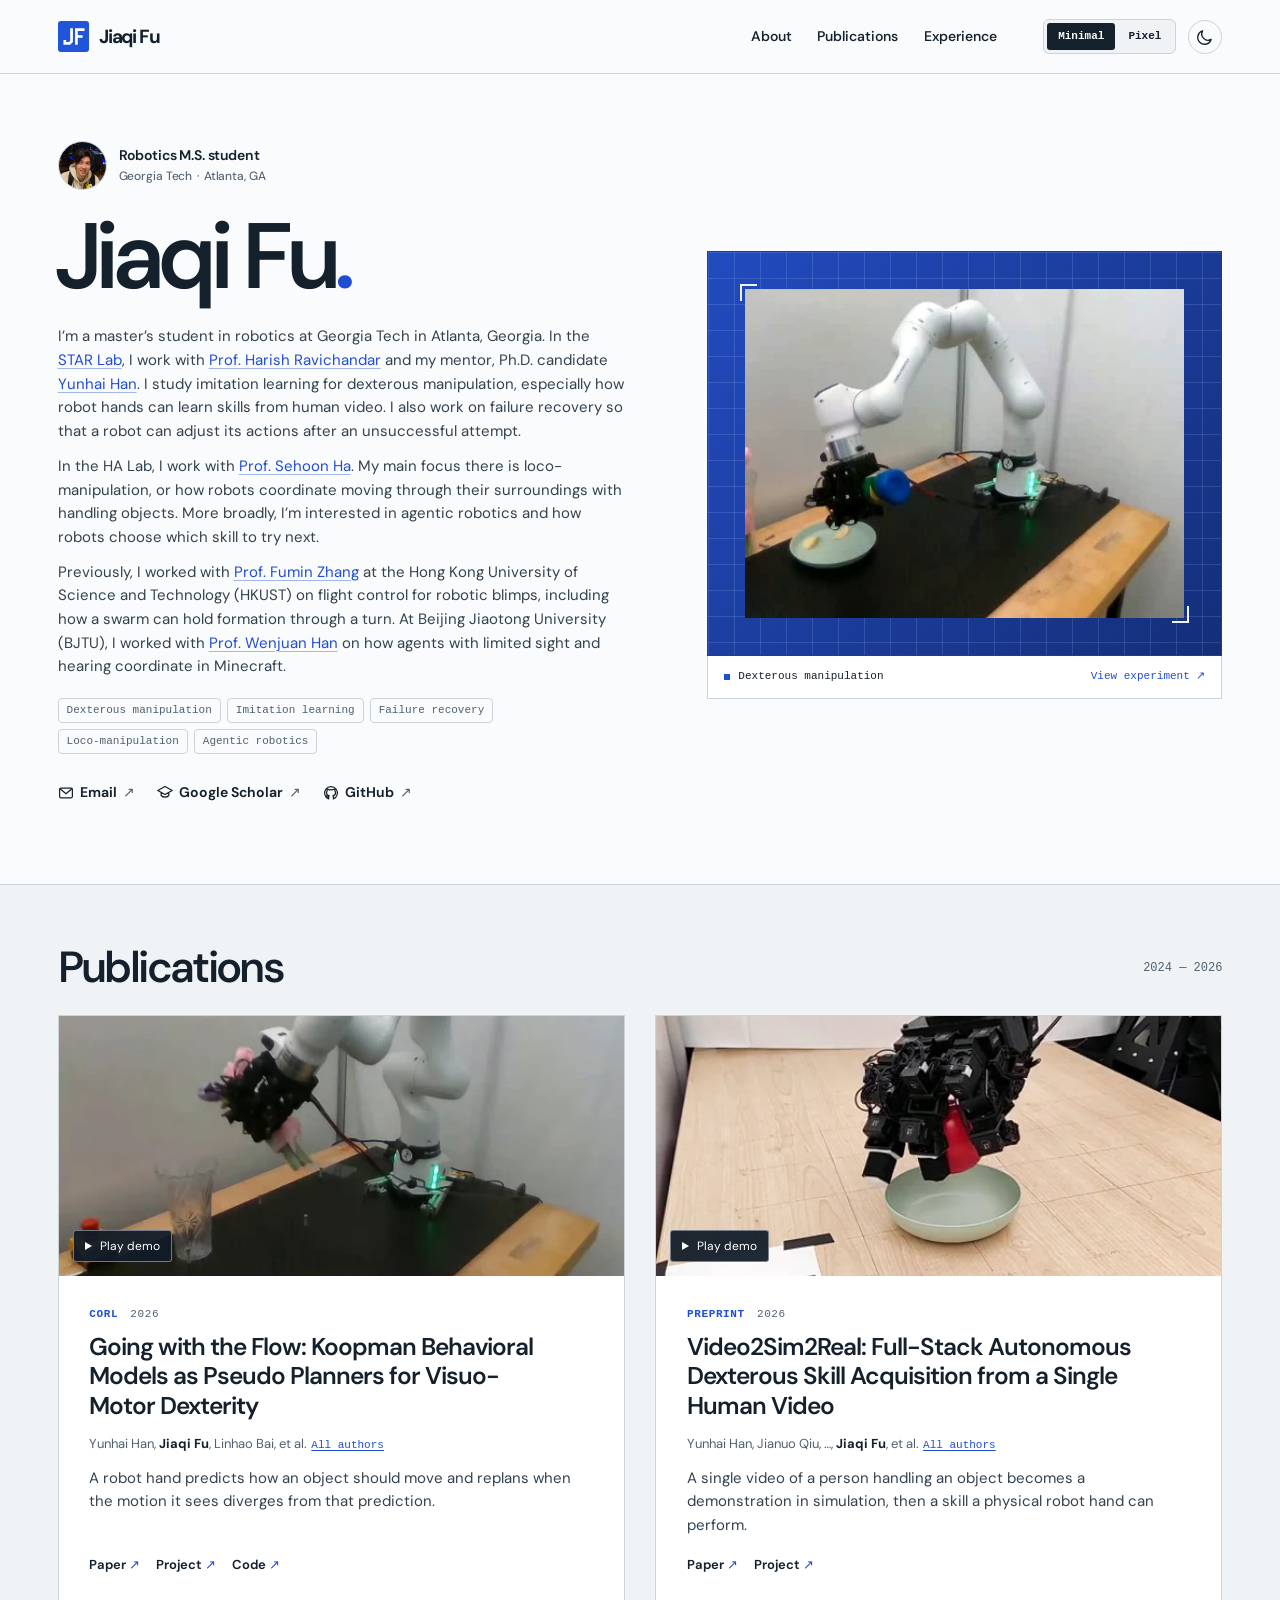
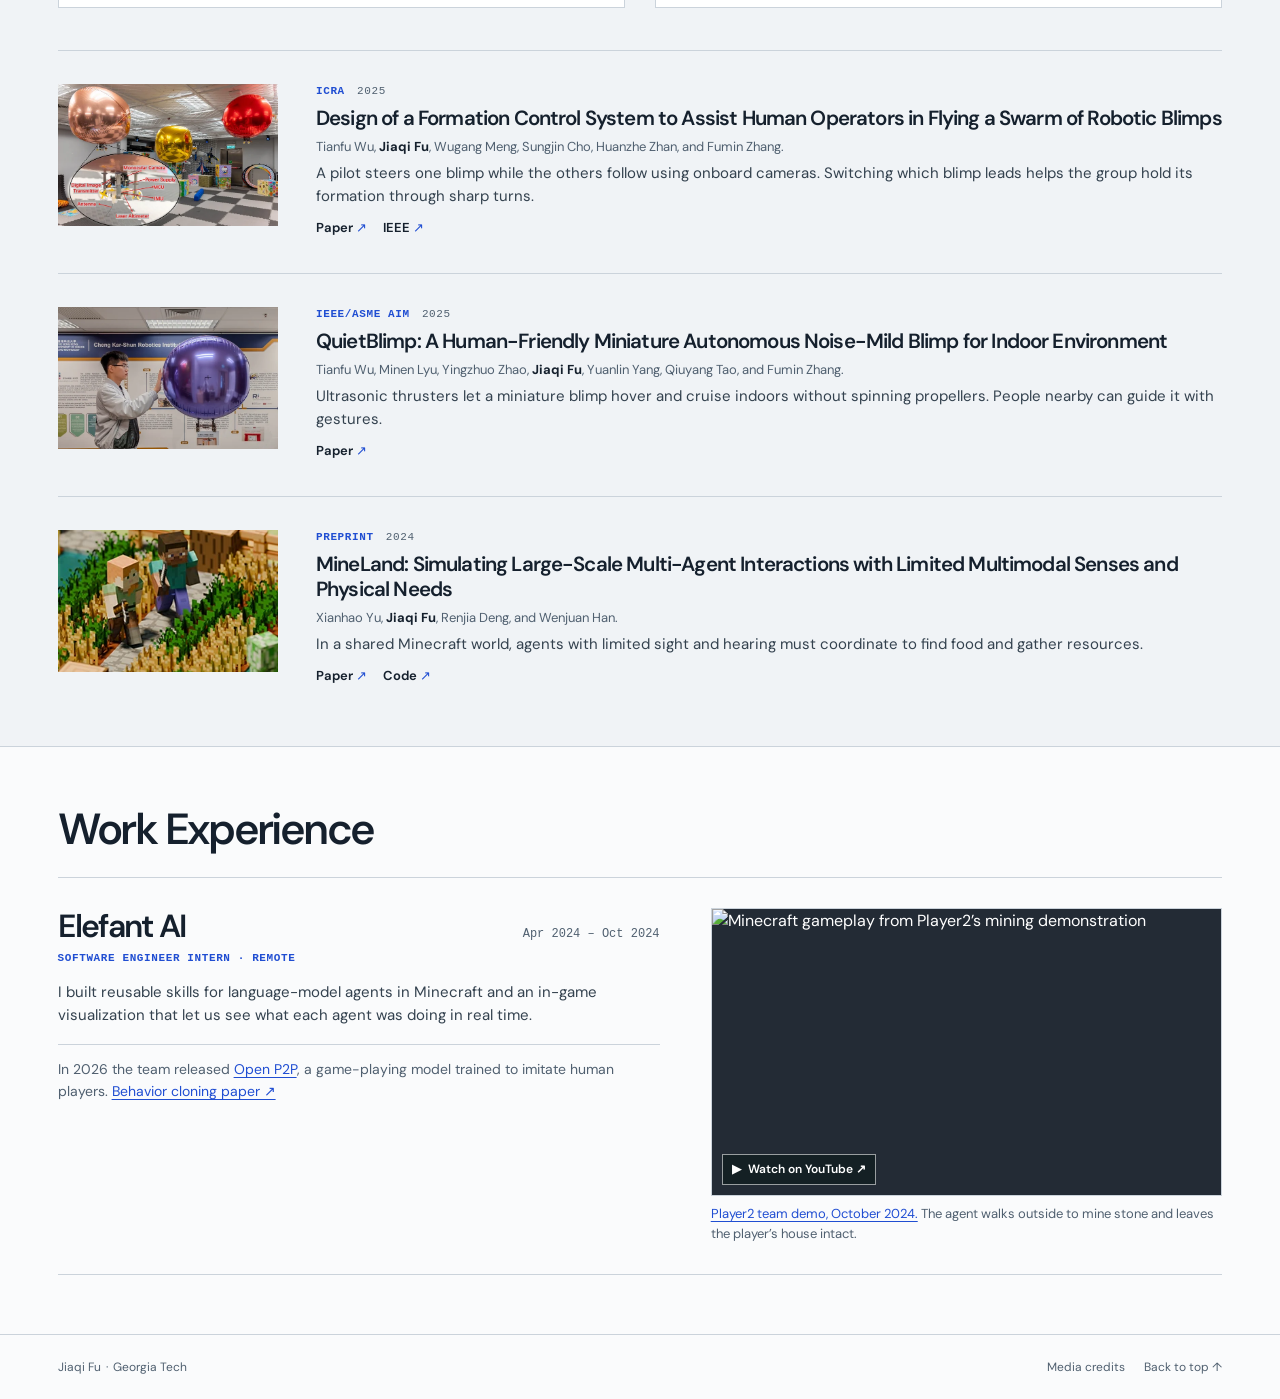
==== commit 600bab8a: "Update profile portrait and verify the site with Google Search Console" ====
--- a/minimal/index.html
+++ b/minimal/index.html
@@ -28,7 +28,7 @@
 <main>
   <section id="about" class="hero site-width" aria-labelledby="name">
     <div class="intro-title">
-      <div class="institution"><img src="../assets/portrait.webp" width="50" height="50" alt="Portrait of Jiaqi Fu"><div><span>Robotics M.S. student</span><span>Georgia Tech <i>·</i> Atlanta, GA</span></div></div>
+      <div class="institution"><img src="../assets/portrait.webp?v=1845212f04" width="50" height="50" alt="Portrait of Jiaqi Fu"><div><span>Robotics M.S. student</span><span>Georgia Tech <i>·</i> Atlanta, GA</span></div></div>
       <h1 id="name">Jiaqi Fu<span aria-hidden="true">.</span></h1>
     </div>
     <div class="intro-copy"><div class="bio">
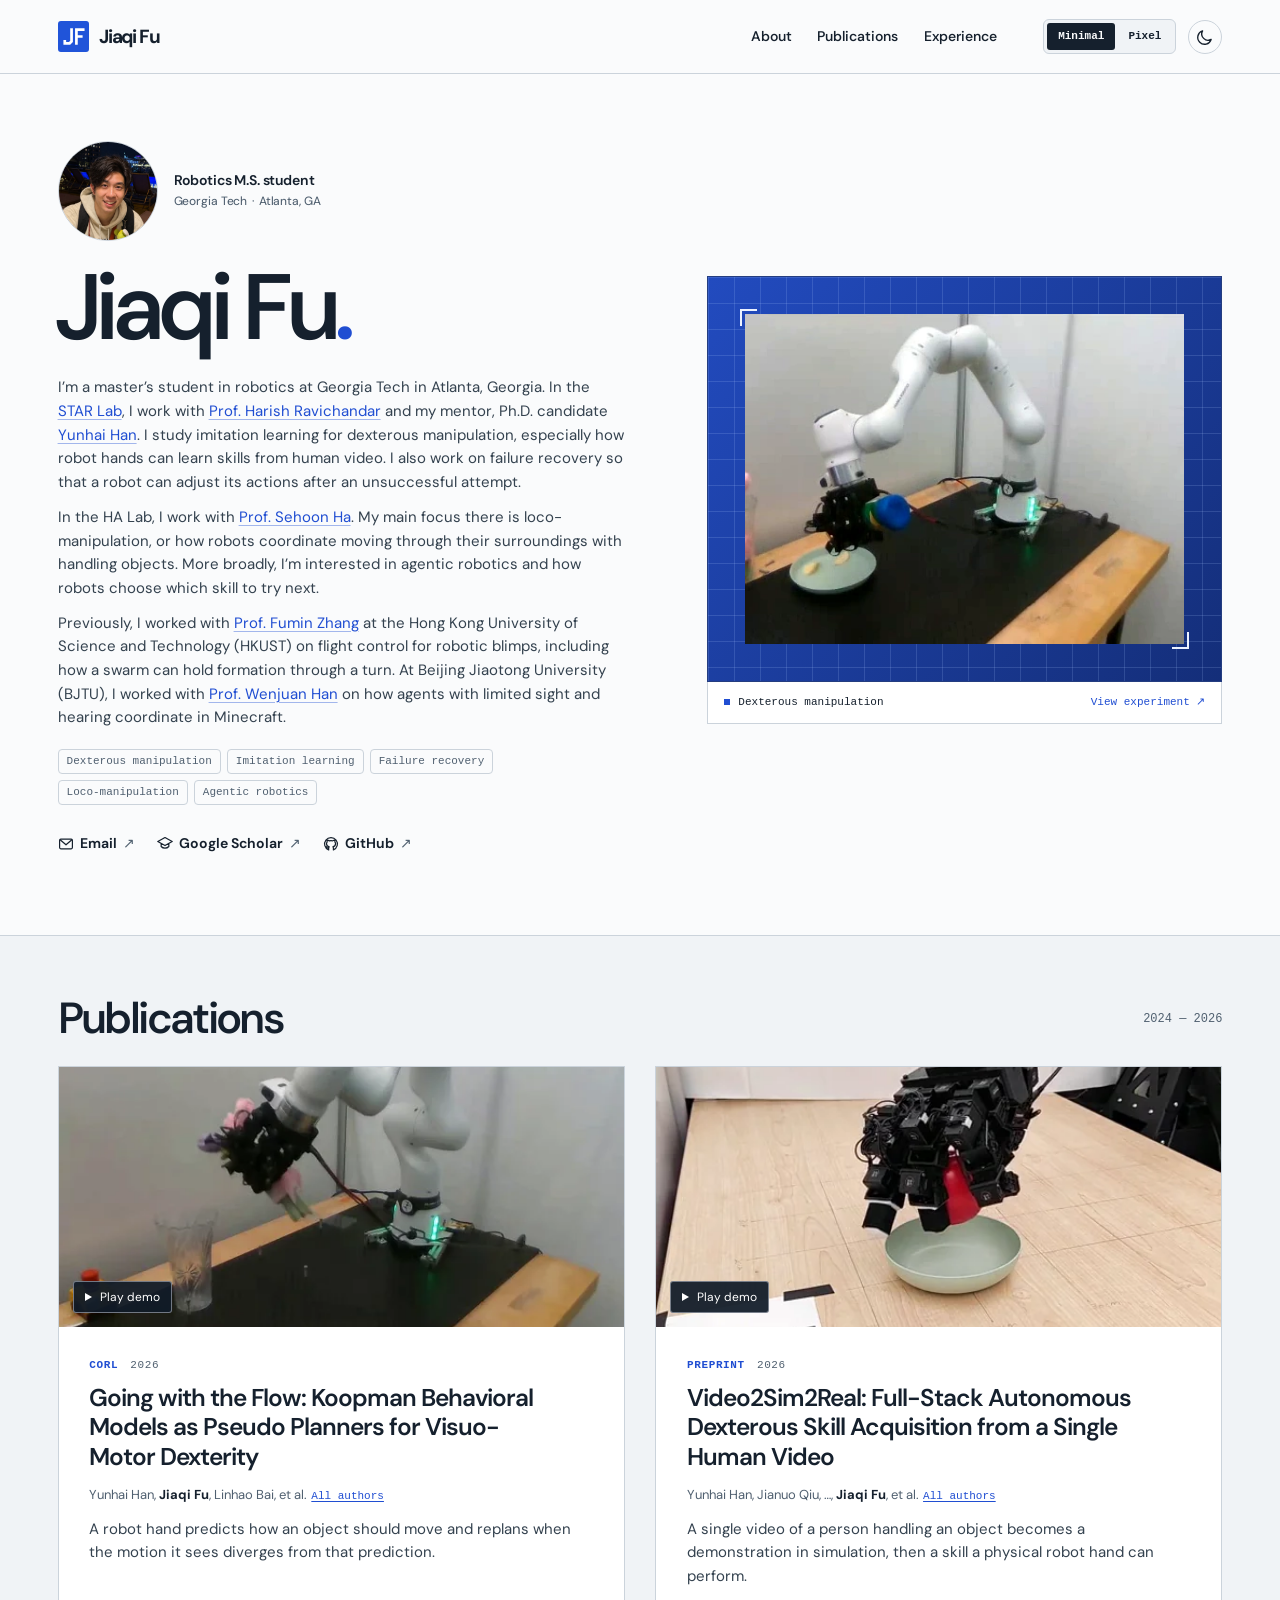
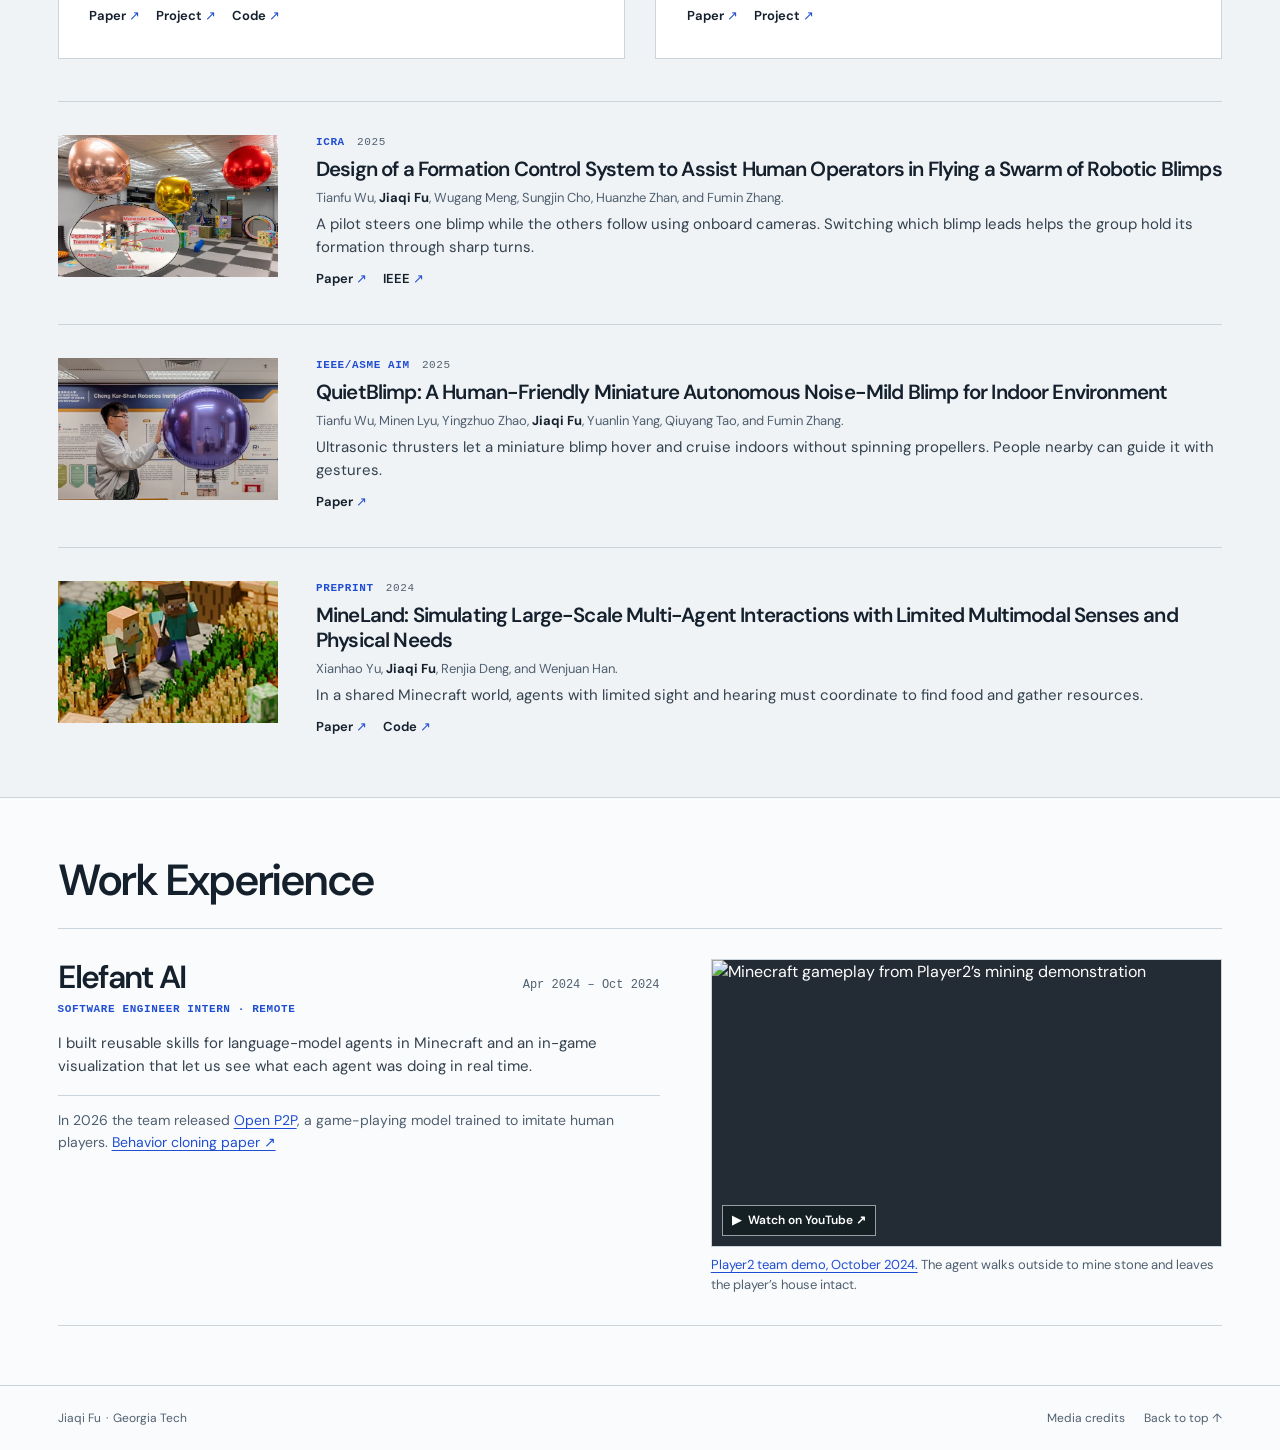
==== commit 76321810: "Enlarge the profile portrait in both homepage layouts" ====
--- a/minimal/index.html
+++ b/minimal/index.html
@@ -13,7 +13,7 @@
 <title>Jiaqi Fu · Robotics at Georgia Tech</title>
 <link as="font" crossorigin="" href="../assets/dm-sans.woff2" rel="preload" type="font/woff2"/>
 <link href="../assets/mark.svg" rel="icon"/>
-<link href="../style.css" rel="stylesheet"/>
+<link href="../style.css?v=c83407003e" rel="stylesheet"/>
 <link href="../experience.css" rel="stylesheet"/>
 <script src="../theme.js"></script>
 <script defer="" src="../demos.js"></script>
--- a/style.css
+++ b/style.css
@@ -68,8 +68,8 @@
 }
 .intro-title { grid-area: title; }
 .intro-copy { grid-area: copy; }
-.institution { gap: 12px; }
-.institution img { width: 49px; height: 49px; border-radius: 50%; border: 1px solid var(--line); object-fit: cover; object-position: center 35%; }
+.institution { gap: 16px; }
+.institution img { width: clamp(84px, 8vw, 100px); height: auto; aspect-ratio: 1; flex: none; border-radius: 50%; border: 1px solid var(--line); object-fit: cover; object-position: center 35%; }
 .institution span { display: block; font-size: 14px; font-weight: 620; letter-spacing: -.01em; }
 .institution span + span { color: var(--muted); font-size: 12px; font-weight: 450; }
 i { color: var(--muted); font-style: normal; padding-inline: 2px; }
